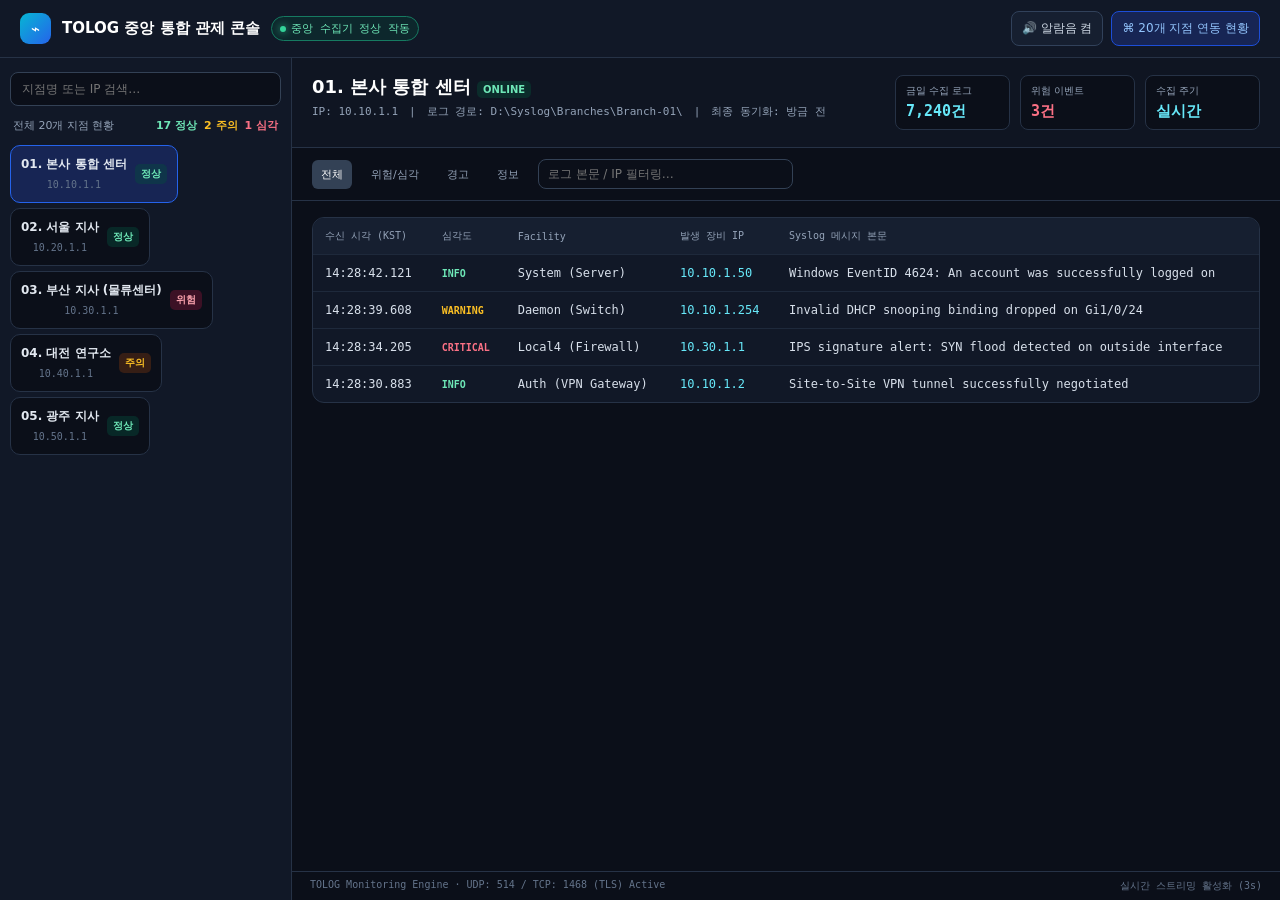
==== dashboard.html @ e75cd340 "Add TOLOG login styles and monitoring dashboard" ====
<!doctype html>
<html lang="ko">
  <head>
    <meta charset="UTF-8" />
    <meta name="viewport" content="width=device-width, initial-scale=1.0" />
    <title>TOLOG | 통합 관제 콘솔</title>
    <style>
      :root { color-scheme: dark; font-family: Inter, "Noto Sans KR", system-ui, sans-serif; }
      * { box-sizing: border-box; } body { margin: 0; min-width: 900px; color: #d8e0eb; background: #0b0f19; }
      button, input { font: inherit; } button { cursor: pointer; }
      header { height: 58px; display: flex; align-items: center; justify-content: space-between; padding: 0 20px; background: #111827; border-bottom: 1px solid #263246; }
      .title { display: flex; align-items: center; gap: 11px; color: #fff; font-size: 15px; font-weight: 750; }.shield { display: grid; width: 31px; height: 31px; place-items: center; border-radius: 9px; background: linear-gradient(135deg,#06b6d4,#2563eb); }.live { padding: 4px 8px; border: 1px solid #167a61; border-radius: 999px; color: #6ee7b7; background: #064e3b44; font: 11px ui-monospace, monospace; }.dot { display:inline-block; width: 6px; height: 6px; margin-right: 5px; border-radius: 50%; background:#34d399; box-shadow:0 0 9px #34d399; }
      .tools { display: flex; gap: 8px; }.tools button { border: 1px solid #31415a; border-radius: 8px; padding: 8px 10px; color: #cbd5e1; background: #161f30; font-size: 12px; }.tools button.primary { border-color:#1d4ed8; color:#93c5fd; background:#172554; }
      .layout { display: grid; grid-template-columns: 292px 1fr; height: calc(100vh - 58px); }.sidebar { overflow: auto; padding: 14px 10px; border-right: 1px solid #263246; background: #111827; }.sidebar input, .filter input { width: 100%; border: 1px solid #334155; border-radius: 8px; padding: 9px 11px; color:#e2e8f0; outline:0; background:#0b0f19; font-size: 12px; }.summary { display: flex; justify-content: space-between; margin: 12px 3px; color:#94a3b8; font-size:11px; }.status { display:flex; gap: 7px; }.green{color:#6ee7b7}.amber{color:#fbbf24}.red{color:#fb7185}
      .branch { display:flex; align-items:center; justify-content:space-between; gap:8px; margin: 5px 0; padding: 10px; border:1px solid #263246; border-radius:10px; background:#0b0f19; }.branch.active { border-color:#2563eb; background:#172554; }.branch strong { display:block; color:#e2e8f0; font-size:12px; }.branch small { color:#64748b; font:10px ui-monospace,monospace; }.badge { padding:3px 6px; border-radius:5px; font-size:10px; }.ok { color:#6ee7b7; background:#064e3b66; }.warn { color:#fbbf24; background:#78350f66; }.critical { color:#fda4af; background:#88133766; }
      main { display:flex; flex-direction:column; min-width:0; }.overview { display:flex; justify-content:space-between; padding:17px 20px; border-bottom:1px solid #263246; background:#111827aa; }.overview h2 { margin:0 0 5px; color:#fff; font-size:18px; }.overview p { margin:0; color:#94a3b8; font:11px ui-monospace,monospace; }.metrics { display:flex; gap:10px; }.metric { min-width:115px; padding:8px 10px; border:1px solid #263246; border-radius:8px; background:#0b0f19; color:#94a3b8; font-size:10px; }.metric b { display:block; margin-top:4px; color:#67e8f9; font:700 15px ui-monospace,monospace; }.metric b.red { color:#fb7185; }
      .filter { display:flex; align-items:center; gap:10px; padding:11px 20px; border-bottom:1px solid #263246; }.filter button { border:0; border-radius:6px; padding:7px 9px; color:#94a3b8; background:transparent; font-size:11px; }.filter button.selected { color:#fff; background:#334155; }.filter input { width:255px; padding:7px 9px; }
      .logs { flex:1; overflow:auto; padding:16px 20px; }.table { overflow:hidden; border:1px solid #263246; border-radius:12px; background:#111827; } table { width:100%; border-collapse:collapse; font-size:12px; } th { padding:11px 12px; color:#94a3b8; background:#161f30; font:10px ui-monospace,monospace; text-align:left; } td { padding:11px 12px; border-top:1px solid #1e293b; font-family:ui-monospace,monospace; } tr:hover { background:#1e293b77; }.level { font-size:10px; font-weight:700; }.footer { display:flex; justify-content:space-between; padding:7px 18px; color:#64748b; border-top:1px solid #263246; background:#0b0f19; font:10px ui-monospace,monospace; }
    </style>
  </head>
  <body>
    <header><div class="title"><span class="shield">⌁</span>TOLOG 중앙 통합 관제 콘솔 <span class="live"><span class="dot"></span>중앙 수집기 정상 작동</span></div><div class="tools"><button>🔊 알람음 켬</button><button class="primary">⌘ 20개 지점 연동 현황</button></div></header>
    <div class="layout"><aside class="sidebar"><input placeholder="지점명 또는 IP 검색…" /><div class="summary"><span>전체 20개 지점 현황</span><span class="status"><b class="green">17 정상</b><b class="amber">2 주의</b><b class="red">1 심각</b></span></div><div id="branches"></div></aside>
      <main><section class="overview"><div><h2 id="branch-title">01. 본사 통합 센터 <span class="badge ok">ONLINE</span></h2><p id="branch-meta">IP: 10.10.1.1　|　로그 경로: D:\Syslog\Branches\Branch-01\　|　최종 동기화: 방금 전</p></div><div class="metrics"><div class="metric">금일 수집 로그<b>7,240건</b></div><div class="metric">위험 이벤트<b class="red">3건</b></div><div class="metric">수집 주기<b>실시간</b></div></div></section>
        <section class="filter"><button class="selected">전체</button><button class="red">위험/심각</button><button class="amber">경고</button><button>정보</button><input placeholder="로그 본문 / IP 필터링…" /></section>
        <section class="logs"><div class="table"><table><thead><tr><th>수신 시각 (KST)</th><th>심각도</th><th>Facility</th><th>발생 장비 IP</th><th>Syslog 메시지 본문</th></tr></thead><tbody id="log-body"></tbody></table></div></section>
        <footer class="footer"><span>TOLOG Monitoring Engine · UDP: 514 / TCP: 1468 (TLS) Active</span><span>실시간 스트리밍 활성화 (3s)</span></footer></main></div>
    <script>
      const branches = [{name:'01. 본사 통합 센터',ip:'10.10.1.1',state:'정상',cls:'ok'},{name:'02. 서울 지사',ip:'10.20.1.1',state:'정상',cls:'ok'},{name:'03. 부산 지사 (물류센터)',ip:'10.30.1.1',state:'위험',cls:'critical'},{name:'04. 대전 연구소',ip:'10.40.1.1',state:'주의',cls:'warn'},{name:'05. 광주 지사',ip:'10.50.1.1',state:'정상',cls:'ok'}];
      const logs = [['14:28:42.121','INFO','System (Server)','10.10.1.50','Windows EventID 4624: An account was successfully logged on'],['14:28:39.608','WARNING','Daemon (Switch)','10.10.1.254','Invalid DHCP snooping binding dropped on Gi1/0/24'],['14:28:34.205','CRITICAL','Local4 (Firewall)','10.30.1.1','IPS signature alert: SYN flood detected on outside interface'],['14:28:30.883','INFO','Auth (VPN Gateway)','10.10.1.2','Site-to-Site VPN tunnel successfully negotiated']];
      const list=document.querySelector('#branches'); branches.forEach((b,i)=>{const e=document.createElement('button');e.className='branch '+(i===0?'active':'');e.innerHTML='<span><strong>'+b.name+'</strong><small>'+b.ip+'</small></span><b class="badge '+b.cls+'">'+b.state+'</b>';e.onclick=()=>{document.querySelectorAll('.branch').forEach(x=>x.classList.remove('active'));e.classList.add('active');document.querySelector('#branch-title').innerHTML=b.name+' <span class="badge '+b.cls+'">'+(b.cls==='ok'?'ONLINE':b.state)+'</span>';document.querySelector('#branch-meta').textContent='IP: '+b.ip+'　|　로그 경로: D:\\Syslog\\Branches\\　|　최종 동기화: 방금 전';};list.append(e);});
      document.querySelector('#log-body').innerHTML=logs.map(x=>'<tr><td>'+x[0]+'</td><td class="level '+(x[1]==='CRITICAL'?'red':x[1]==='WARNING'?'amber':'green')+'">'+x[1]+'</td><td>'+x[2]+'</td><td style="color:#67e8f9">'+x[3]+'</td><td>'+x[4]+'</td></tr>').join('');
    </script>
  </body>
</html>
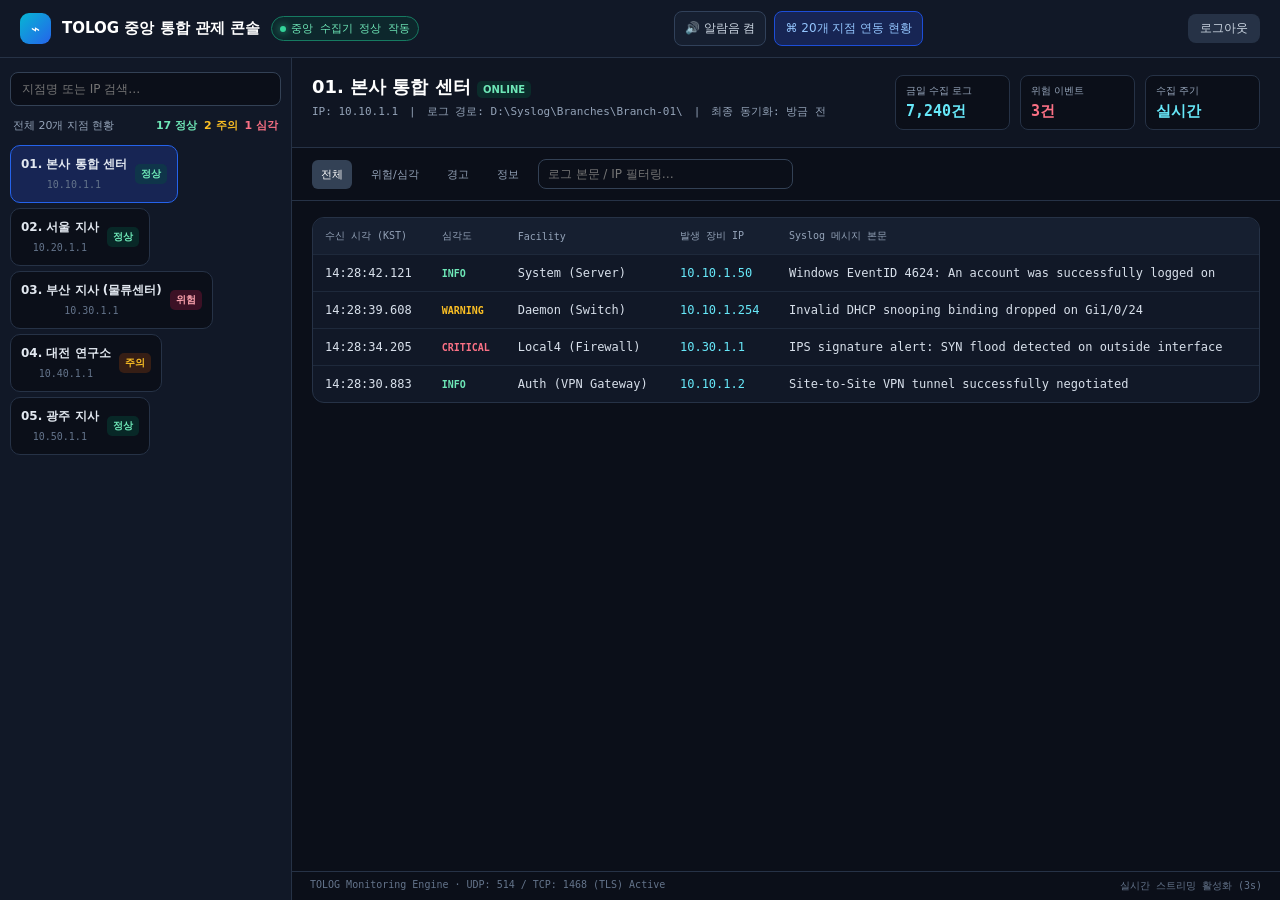
==== commit f5b570ba: "Add logout link to dashboard header Added logout link to the header for user navigation." ====
--- a/dashboard.html
+++ b/dashboard.html
@@ -19,7 +19,7 @@
     </style>
   </head>
   <body>
-    <header><div class="title"><span class="shield">⌁</span>TOLOG 중앙 통합 관제 콘솔 <span class="live"><span class="dot"></span>중앙 수집기 정상 작동</span></div><div class="tools"><button>🔊 알람음 켬</button><button class="primary">⌘ 20개 지점 연동 현황</button></div></header>
+    <header><div class="title"><span class="shield">⌁</span>TOLOG 중앙 통합 관제 콘솔 <span class="live"><span class="dot"></span>중앙 수집기 정상 작동</span></div><div class="tools"><button>🔊 알람음 켬</button><button class="primary">⌘ 20개 지점 연동 현황</button></div><a href="index.html" style="margin-left: 10px; padding: 6px 12px; background: #263246; color: #cbd5e1; border-radius: 8px; text-decoration: none; font-size: 12px; font-weight: 500;">로그아웃</a></header>
     <div class="layout"><aside class="sidebar"><input placeholder="지점명 또는 IP 검색…" /><div class="summary"><span>전체 20개 지점 현황</span><span class="status"><b class="green">17 정상</b><b class="amber">2 주의</b><b class="red">1 심각</b></span></div><div id="branches"></div></aside>
       <main><section class="overview"><div><h2 id="branch-title">01. 본사 통합 센터 <span class="badge ok">ONLINE</span></h2><p id="branch-meta">IP: 10.10.1.1　|　로그 경로: D:\Syslog\Branches\Branch-01\　|　최종 동기화: 방금 전</p></div><div class="metrics"><div class="metric">금일 수집 로그<b>7,240건</b></div><div class="metric">위험 이벤트<b class="red">3건</b></div><div class="metric">수집 주기<b>실시간</b></div></div></section>
         <section class="filter"><button class="selected">전체</button><button class="red">위험/심각</button><button class="amber">경고</button><button>정보</button><input placeholder="로그 본문 / IP 필터링…" /></section>
